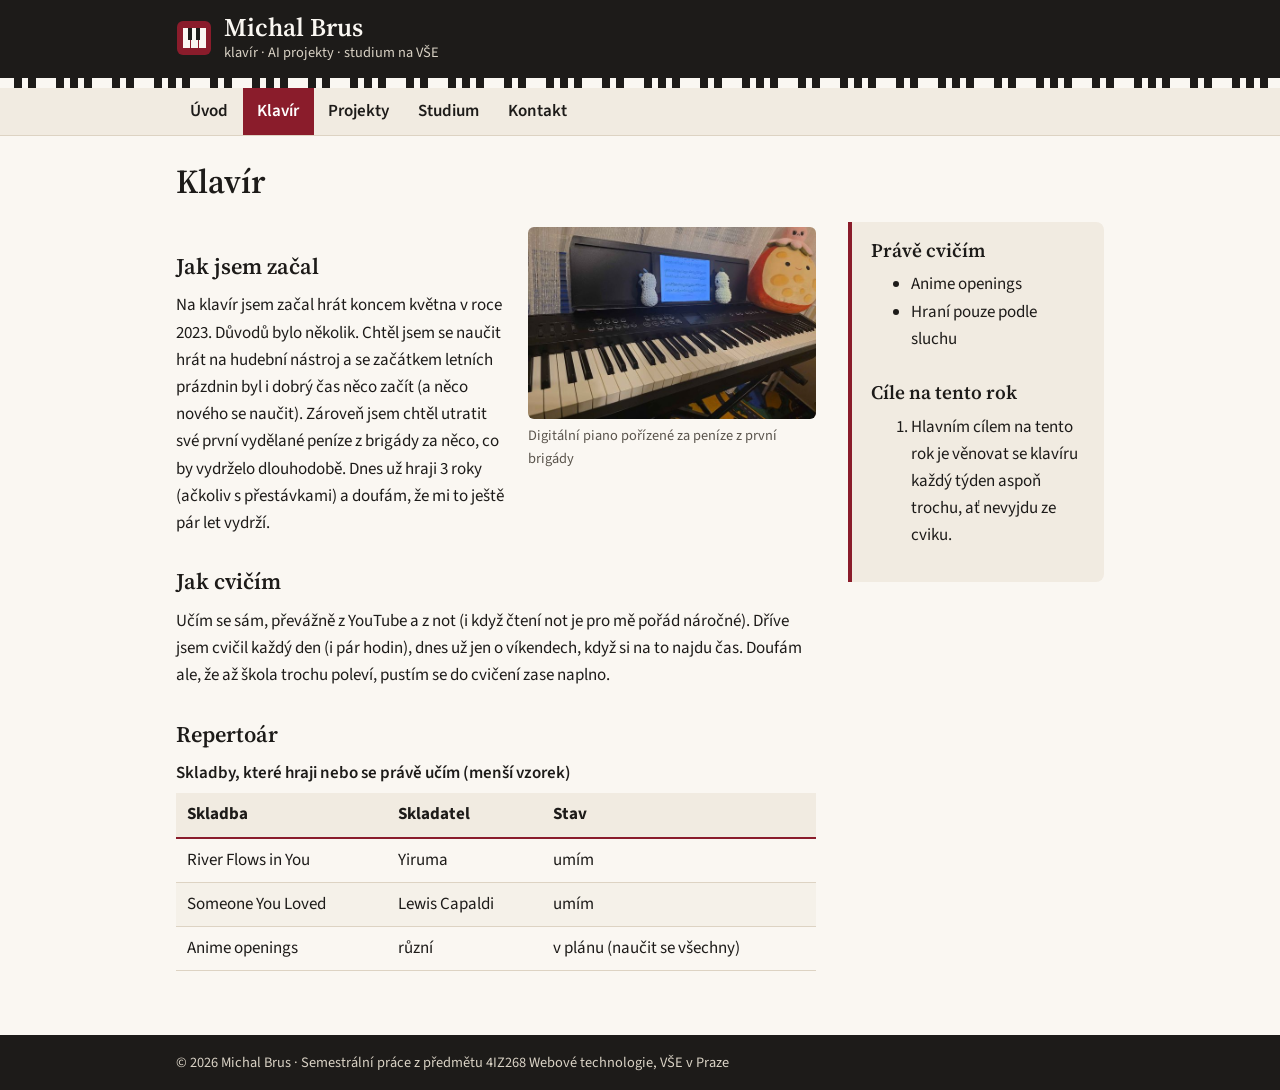
==== klavir.html @ b0037bb0 "Osobní web – semestrální práce 4IZ268 (statický web)" ====
<!DOCTYPE html>
<html lang="cs">
<head>
    <!-- 04: meta informace -->
    <meta charset="utf-8">
    <meta name="viewport" content="width=device-width, initial-scale=1">
    <title>Klavír – Michal Brus</title>
    <meta name="description" content="Jak hraji na klavír, co cvičím a jaký mám repertoár.">
    <meta name="author" content="Michal Brus">
    <link rel="canonical" href="https://misiksisik.github.io/osobni-web/klavir.html">
    <meta name="theme-color" content="#1d1b19">

    <!-- 04: OpenGraph -->
    <meta property="og:title" content="Klavír – Michal Brus">
    <meta property="og:description" content="Jak hraji na klavír, co cvičím a jaký mám repertoár.">
    <meta property="og:type" content="website">
    <meta property="og:locale" content="cs_CZ">
    <meta property="og:url" content="https://misiksisik.github.io/osobni-web/klavir.html">
    <meta property="og:image" content="https://misiksisik.github.io/osobni-web/img/portret-600.jpg">

    <!-- 05: favicon -->
    <link rel="icon" href="img/favicon.ico" sizes="any">
    <link rel="icon" href="img/favicon.svg" type="image/svg+xml">
    <link rel="apple-touch-icon" href="img/apple-touch-icon.png">

    <!-- 05: písma z Google Fonts -->
    <link rel="preconnect" href="https://fonts.googleapis.com">
    <link rel="preconnect" href="https://fonts.gstatic.com" crossorigin>
    <link rel="stylesheet" href="https://fonts.googleapis.com/css2?family=Source+Serif+4:opsz,wght@8..60,600&amp;family=Source+Sans+3:ital,wght@0,400;0,600;1,400&amp;display=swap">

    <!-- 03: externí styly zvlášť pro obrazovku a pro tisk -->
    <link rel="stylesheet" href="css/style.css" media="screen">
    <link rel="stylesheet" href="css/print.css" media="print">
</head>
<body>
    <a class="preskocit" href="#obsah">Přeskočit na obsah</a>

    <!-- 02: sémantické značky HTML5 -->
    <header class="hlavicka">
        <div class="obal">
            <a class="logo" href="./">
                <svg class="logo-ikona" width="36" height="36" viewBox="0 0 36 36" aria-hidden="true" focusable="false">
                    <rect x="1" y="1" width="34" height="34" rx="6" fill="#8a1c2b"/>
                    <rect x="7" y="8" width="7" height="20" fill="#faf7f2"/>
                    <rect x="15" y="8" width="7" height="20" fill="#faf7f2"/>
                    <rect x="23" y="8" width="7" height="20" fill="#faf7f2"/>
                    <rect x="12" y="8" width="4" height="12" fill="#1d1b19"/>
                    <rect x="20" y="8" width="4" height="12" fill="#1d1b19"/>
                </svg>
                <span class="logo-text">
                    <span class="logo-nazev">Michal Brus</span>
                    <span class="oddelovac"> – </span>
                    <span class="logo-podtitul">klavír · AI projekty · studium na VŠE</span>
                </span>
            </a>
        </div>
    </header>

    <nav class="menu" aria-label="Hlavní navigace">
        <div class="obal">
            <ul>
                <li><a href="./">Úvod</a></li>
                <li><a href="klavir.html" class="active" aria-current="page">Klavír</a></li>
                <li><a href="projekty.html">Projekty</a></li>
                <li><a href="studium.html">Studium</a></li>
                <li><a href="kontakt.html">Kontakt</a></li>
            </ul>
        </div>
    </nav>

    <main id="obsah" class="obal">
        <h1>Klavír</h1>

        <div class="sloupce">
            <article>
                <!-- 04: plovoucí obrázek  -->
                <figure class="vpravo">
                    <img src="img/klavir.jpg" width="640" height="427" alt="Digitální piano s notami na stojanu">
                    <figcaption>Digitální piano pořízené za peníze z první brigády</figcaption>
                </figure>

                <h2>Jak jsem začal</h2>
                <p>Na klavír jsem začal hrát koncem května v roce 2023. Důvodů bylo několik. Chtěl jsem se naučit hrát na hudební nástroj a se začátkem letních prázdnin byl i dobrý čas něco začít (a něco nového se naučit). Zároveň jsem chtěl utratit své první vydělané peníze z brigády za něco, co by vydrželo dlouhodobě. Dnes už hraji 3 roky (ačkoliv s přestávkami) a doufám, že mi to ještě pár let vydrží.</p>

                <h2>Jak cvičím</h2>
                <p>Učím se sám, převážně z YouTube a z not (i když čtení not je pro mě pořád náročné). Dříve jsem cvičil každý den (i pár hodin), dnes už jen o víkendech, když si na to najdu čas. Doufám ale, že až škola trochu poleví, pustím se do cvičení zase naplno.</p>

                <h2>Repertoár</h2>
                <!-- 02: tabulka jen pro tabulková data (caption, thead, tbody, th scope) -->
                <table class="repertoar">
                    <caption>Skladby, které hraji nebo se právě učím (menší vzorek)</caption>
                    <thead>
                        <tr>
                            <th scope="col">Skladba</th>
                            <th scope="col">Skladatel</th>
                            <th scope="col">Stav</th>
                        </tr>
                    </thead>
                    <tbody>
                        <tr>
                            <td>River Flows in You</td>
                            <td>Yiruma</td>
                            <td>umím</td>
                        </tr>
                        <tr>
                            <td>Someone You Loved</td>
                            <td>Lewis Capaldi</td>
                            <td>umím</td>
                        </tr>
                        <tr>
                            <td>Anime openings</td>
                            <td>různí</td>
                            <td>v plánu (naučit se všechny)</td>
                        </tr>
                    </tbody>
                </table>
            </article>

            <aside>
                <h2>Právě cvičím</h2>
                <ul>
                    <li>Anime openings</li>
                    <li>Hraní pouze podle sluchu</li>
                </ul>

                <h2>Cíle na tento rok</h2>
                <ol>
                    <li>Hlavním cílem na tento rok je věnovat se klavíru každý týden aspoň trochu, ať nevyjdu ze cviku.</li>
                </ol>
            </aside>
        </div>
    </main>

    <footer class="paticka">
        <div class="obal">
            <p>&copy; 2026 Michal Brus · Semestrální práce z předmětu 4IZ268 Webové technologie, VŠE v Praze</p>
        </div>
    </footer>
</body>
</html>
---- css/style.css ----
/* ==========================================================================
   Styly pro obrazovku (media="screen")
   Čísla v komentářích odkazují na cvičení 4IZ268, ze kterého technika je.
   ========================================================================== */

/* --- Barvy a písma na jednom místě (custom properties) --- */
:root {
    --pozadi: #faf7f2;        /* slonová kost */
    --text: #1d1b19;          /* téměř černá, kontrast s pozadím cca 16 : 1 */
    --text-tlumeny: #5a544c;  /* kontrast cca 7 : 1 */
    --akcent: #8a1c2b;        /* vínová, kontrast s pozadím cca 8 : 1 */
    --akcent-tmavy: #5e1220;
    --plocha: #f1ebe1;
    --linka: #ddd3c3;
    --pismo-text: "Source Sans 3", "Segoe UI", Arial, sans-serif;
    --pismo-nadpis: "Source Serif 4", Georgia, "Times New Roman", serif;
}

*,
*::before,
*::after {
    box-sizing: border-box;   /* 04: šířka včetně paddingu a rámečku */
}

/* --- 03: základní formátování textu --- */
body {
    margin: 0;
    font-family: var(--pismo-text);
    font-size: 1.0625rem;     /* 17 px */
    line-height: 1.6;
    color: var(--text);
    background-color: var(--pozadi);
}

h1,
h2,
h3 {
    font-family: var(--pismo-nadpis);
    font-weight: 600;
    line-height: 1.25;
    color: var(--text);
}

h1 {
    font-size: 2.1rem;
    margin: 0 0 0.6em;
}

h2 {
    font-size: 1.4rem;
    margin: 1.4em 0 0.5em;
}

h3 {
    font-size: 1.15rem;
    margin: 1.2em 0 0.4em;
}

p,
ul,
ol,
dl {
    margin: 0 0 1em;
}

/* --- 03: odkazy, vždy podtržené a jednoznačně odlišené --- */
a {
    color: var(--akcent);
    text-decoration: underline;
    text-underline-offset: 0.15em;
}

a:visited {
    color: var(--akcent-tmavy);
}

a:hover {
    color: var(--akcent-tmavy);
    text-decoration-thickness: 2px;
}

a:focus-visible {
    outline: 3px solid var(--akcent);
    outline-offset: 2px;
}

/* Odkaz „Přeskočit na obsah“ – mimo obrazovku, ukáže se po stisku Tab */
.preskocit {
    position: absolute;
    left: -9999px;
    top: 0.5rem;
    z-index: 10;
    padding: 0.5rem 1rem;
    background: #ffffff;
    color: var(--akcent);
}

.preskocit:focus {
    left: 1rem;
}

/* --- Obal, který drží obsah ve středu --- */
.obal {
    max-width: 60rem;
    margin: 0 auto;
    padding: 0 1rem;
}

/* --- Hlavička a identifikace webu --- */
.hlavicka {
    position: relative;
    background-color: var(--text);
    color: var(--pozadi);
    padding: 0.8rem 0 calc(0.8rem + 10px);
}

/* 07: pruh „klaviatury“ čistě z CSS (opakovaný gradient místo obrázku) */
.hlavicka::after {
    content: "";
    position: absolute;
    left: 0;
    right: 0;
    bottom: 0;
    height: 10px;
    background-color: var(--pozadi);
    background-image:
        repeating-linear-gradient(90deg,
            transparent 0, transparent 14px,
            var(--text) 14px, var(--text) 22px,
            transparent 22px, transparent 28px,
            var(--text) 28px, var(--text) 36px,
            transparent 36px, transparent 56px,
            var(--text) 56px, var(--text) 64px,
            transparent 64px, transparent 70px,
            var(--text) 70px, var(--text) 78px,
            transparent 78px, transparent 84px,
            var(--text) 84px, var(--text) 92px,
            transparent 92px, transparent 98px);
}

.logo {
    display: inline-flex;
    align-items: center;
    gap: 0.75rem;
    color: var(--pozadi);
    text-decoration: none;
}

.logo:visited,
.logo:hover {
    color: var(--pozadi);
}

.logo-ikona {
    flex-shrink: 0;
}

/* pomlčka mezi názvem a podtitulem je jen pro zobrazení bez CSS */
.oddelovac {
    display: none;
}

.logo-text {
    display: flex;
    flex-direction: column;
}

.logo-nazev {
    font-family: var(--pismo-nadpis);
    font-size: 1.6rem;
    font-weight: 600;
    line-height: 1.1;
}

.logo-podtitul {
    font-size: 0.9rem;
    color: #d9d2c5;
}

/* --- Navigace + zvýraznění aktivní položky --- */
.menu {
    background-color: var(--plocha);
    border-bottom: 1px solid var(--linka);
}

.menu ul {
    display: flex;            /* 04: flexbox */
    flex-wrap: wrap;
    margin: 0;
    padding: 0;
    list-style: none;
}

.menu a {
    display: block;
    padding: 0.6rem 0.9rem;
    color: var(--text);
    font-weight: 600;
    text-decoration: none;
}

.menu a:hover {
    text-decoration: underline;
}

.menu a.active {
    background-color: var(--akcent);
    color: #ffffff;
}

/* --- Hlavní obsah --- */
main.obal {
    padding-top: 1.5rem;
    padding-bottom: 2.5rem;
}

/* 04: vícesloupcový layout bez tabulek */
.sloupce {
    display: flex;
    align-items: flex-start;
    gap: 2rem;
}

.sloupce > article {
    flex: 1 1 0;
    min-width: 0;
}

.sloupce > aside {
    flex: 0 0 16rem;
    padding: 1rem 1.2rem;
    background-color: var(--plocha);
    border-left: 4px solid var(--akcent);
    border-radius: 0 8px 8px 0;
}

.sloupce > aside h2:first-child,
.sloupce > aside figure:first-child {
    margin-top: 0;
}

aside h2 {
    font-size: 1.2rem;
}

/* Definiční seznam „Ve zkratce“ */
.fakta dt {
    font-weight: 600;
}

.fakta dd {
    margin: 0 0 0.6em;
}

/* --- 04: rozcestník v mřížce (grid) --- */
.karty {
    display: grid;
    grid-template-columns: repeat(auto-fit, minmax(14rem, 1fr));
    gap: 1rem;
    margin: 0;
    padding: 0;
    list-style: none;
}

.karta {
    padding: 1rem 1.2rem;
    background-color: #ffffff;
    border: 1px solid var(--linka);
    border-radius: 8px;
    transition: transform 0.2s ease, box-shadow 0.2s ease;  /* 07 */
}

.karta:hover {
    transform: translateY(-3px);                             /* 07: transformace */
    box-shadow: 0 6px 16px rgba(29, 27, 25, 0.12);
}

.karta h3 {
    margin-top: 0;
}

.karta p {
    margin-bottom: 0;
}

/* --- Obrázky --- */
img,
svg {
    max-width: 100%;          /* 07: responzivní obrázky */
    height: auto;
}

figure {
    margin: 0 0 1rem;
}

figcaption {
    margin-top: 0.3rem;
    font-size: 0.9rem;
    color: var(--text-tlumeny);
}

.portret img {
    display: block;
    width: 100%;
    border-radius: 8px;
}

/* 04: plovoucí obrázek obtékaný textem */
.vpravo {
    float: right;
    width: 45%;
    margin: 0.3rem 0 1rem 1.5rem;
}

.vpravo img {
    display: block;
    width: 100%;
    border-radius: 6px;
}

/* užší varianta pro obrázky na výšku */
.vpravo.uzky {
    width: 32%;
}

/* článek uzavře plovoucí obsah (náhrada za clear: both) */
article {
    display: flow-root;
}

/* obrázek přes celou šířku článku */
.siroky {
    clear: both;
}

.siroky img {
    display: block;
    width: 100%;
    border-radius: 6px;
}

.diagram {
    clear: both;
    padding: 1rem;
    background-color: #ffffff;
    border: 1px solid var(--linka);
    border-radius: 8px;
}

/* --- Projekty --- */
.projekt + .projekt {
    margin-top: 2rem;
    padding-top: 1rem;
    border-top: 1px solid var(--linka);
}

.na-strance ul {
    display: flex;
    flex-wrap: wrap;
    gap: 0.5rem 1.5rem;
    padding: 0;
    list-style: none;
}

details {
    margin: 1rem 0;
    padding: 0.6rem 1rem;
    background-color: var(--plocha);
    border-radius: 6px;
}

summary {
    font-weight: 600;
    cursor: pointer;
}

/* --- 02 + 03: tabulka (jen pro data) --- */
table {
    width: 100%;
    margin: 0 0 1.5rem;
    border-collapse: collapse;
}

caption {
    margin-bottom: 0.4rem;
    font-weight: 600;
    text-align: left;
}

th,
td {
    padding: 0.5rem 0.7rem;
    text-align: left;
    border-bottom: 1px solid var(--linka);
}

thead th {
    background-color: var(--plocha);
    border-bottom: 2px solid var(--akcent);
}

tbody tr:nth-child(even) {        /* 03: pseudotřída */
    background-color: rgba(241, 235, 225, 0.5);
}

/* --- Časová osa --- */
.osa {
    padding-left: 1.4rem;
    border-left: 3px solid var(--linka);
    list-style-position: inside;
}

.osa li {
    margin-bottom: 0.5rem;
}

address {
    font-style: normal;
}

/* --- Patička --- */
.paticka {
    padding: 1rem 0;
    background-color: var(--text);
    color: #d9d2c5;
    font-size: 0.9rem;
}

.paticka p {
    margin: 0;
}

.paticka a {
    color: #ffffff;
}

/* --- 07: animace, nenápadné zobrazení obsahu po načtení --- */
@keyframes objeveni {
    from {
        opacity: 0;
        transform: translateY(6px);
    }
    to {
        opacity: 1;
        transform: none;
    }
}

main {
    animation: objeveni 0.4s ease-out;
}

/* Kdo má v systému vypnuté animace, nedostane je ani tady */
@media (prefers-reduced-motion: reduce) {
    main,
    .karta {
        animation: none;
        transition: none;
    }
}

/* --- 03 + 07: media queries, responzivní úpravy pro úzké displeje --- */
@media (max-width: 44rem) {
    h1 {
        font-size: 1.75rem;
    }

    .sloupce {
        flex-direction: column;
    }

    .sloupce > aside {
        flex-basis: auto;
        width: 100%;
    }

    .portret {
        max-width: 16rem;
    }

    .vpravo {
        float: none;
        width: 100%;
        margin: 0 0 1rem;
    }

    .vpravo.uzky {
        width: 100%;
        max-width: 20rem;
    }

    .logo-podtitul {
        display: none;
    }
}
---- css/print.css ----
/* ==========================================================================
   Styly pro tisk (media="print") – 03: tiskneme jen to, co má smysl
   Soubor je samostatný, styly pro obrazovku se při tisku nenačítají.
   ========================================================================== */

@page {
    margin: 2cm;
}

body {
    margin: 0;
    font-family: Georgia, "Times New Roman", serif;
    font-size: 12pt;
    line-height: 1.45;
    color: #000000;
    background: #ffffff;
}

/* Skrýt to, co na papíře nedává smysl */
.preskocit,
.menu,
.na-strance,
.rozcestnik,
.logo-ikona {
    display: none;
}

/* Identifikace webu zůstává (textem, takže funguje i bez obrázků) */
.hlavicka {
    margin-bottom: 1cm;
    padding-bottom: 0.3cm;
    border-bottom: 2pt solid #000000;
}

.logo {
    color: #000000;
    text-decoration: none;
}

.logo-nazev {
    display: block;
    font-size: 20pt;
    font-weight: bold;
}

.logo-podtitul {
    display: block;
    font-size: 10pt;
}

.oddelovac {
    display: none;
}

h1 {
    font-size: 22pt;
    margin: 0 0 0.4cm;
}

h2 {
    font-size: 15pt;
    margin: 0.6cm 0 0.2cm;
}

h3 {
    font-size: 13pt;
}

h1,
h2,
h3 {
    page-break-after: avoid;
    break-after: avoid;
}

/* Odkazy černé a podtržené, u externích odkazů vypsat adresu */
a {
    color: #000000;
    text-decoration: underline;
}

a[href^="http"]::after,
a[href^="mailto:"]::after {
    content: " (" attr(href) ")";
    font-size: 9pt;
}

/* Postranní sloupec se vytiskne pod hlavním obsahem s rámečkem */
aside {
    margin-top: 0.5cm;
    padding: 0.3cm 0.4cm;
    border: 1pt solid #999999;
}

/* Obrázky menší a nerozdělené mezi stránky */
img {
    max-width: 8cm;
    height: auto;
}

.siroky img,
svg {
    max-width: 100%;
    height: auto;
}

figure {
    margin: 0 0 0.4cm;
    page-break-inside: avoid;
    break-inside: avoid;
}

figcaption {
    font-size: 9pt;
    font-style: italic;
}

table {
    width: 100%;
    border-collapse: collapse;
}

caption {
    font-weight: bold;
    text-align: left;
}

th,
td {
    padding: 2pt 6pt;
    border: 1pt solid #000000;
    text-align: left;
}

tr {
    page-break-inside: avoid;
    break-inside: avoid;
}

/* Rozbalovací doplňující detaily se netisknou (prohlížeče je tisknou zavřené) */
details {
    display: none;
}

address {
    font-style: normal;
}

.paticka {
    margin-top: 1cm;
    padding-top: 0.2cm;
    border-top: 1pt solid #000000;
    font-size: 9pt;
}
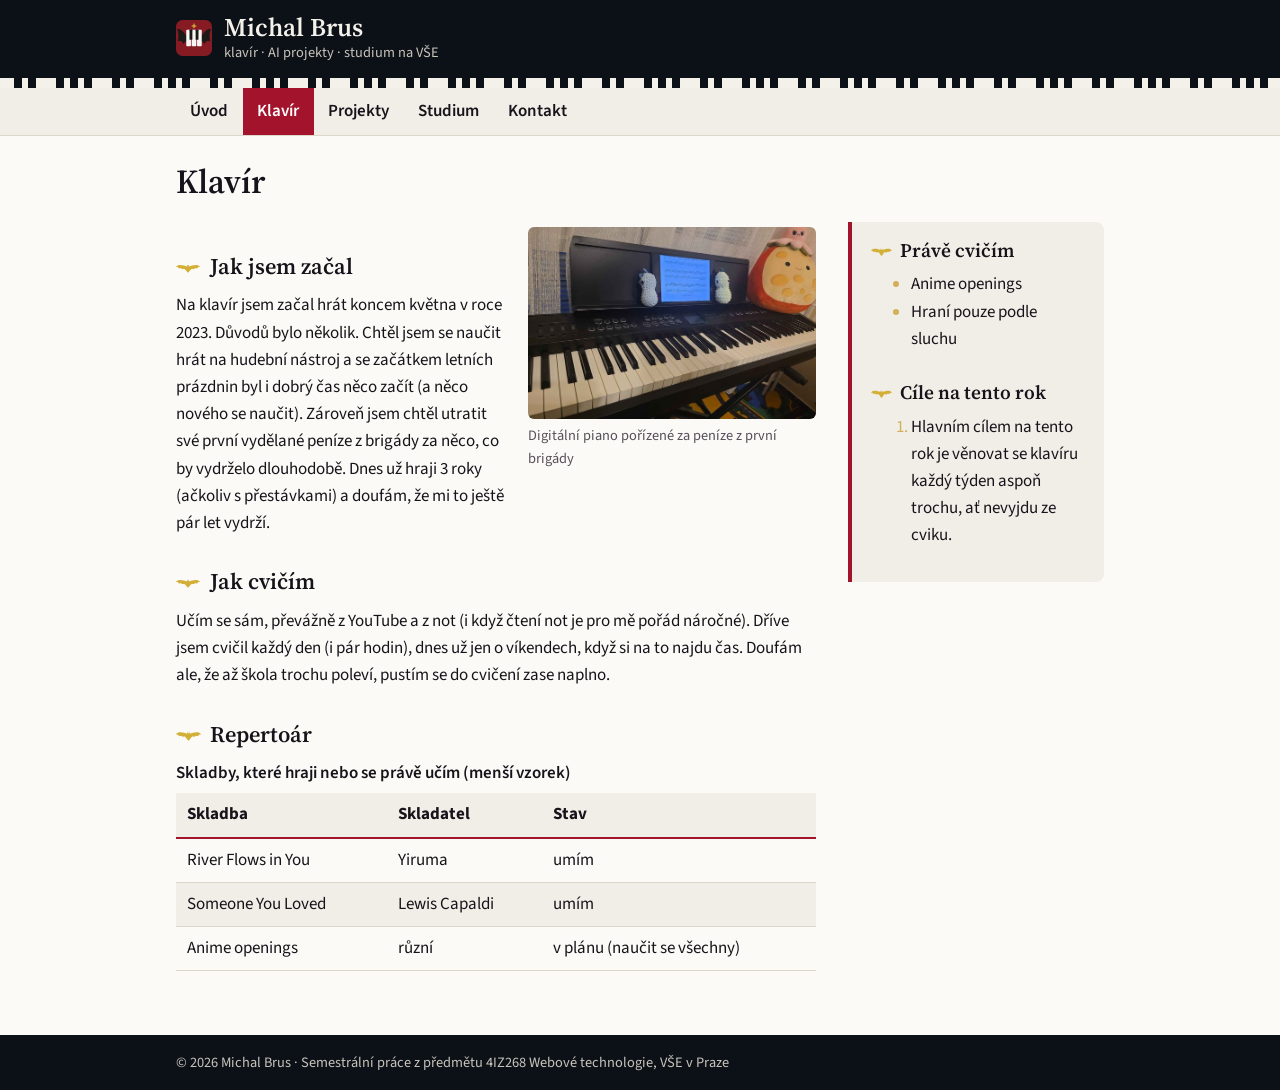
==== commit 91317668: "Přidání detailů" ====
--- a/klavir.html
+++ b/klavir.html
@@ -1,7 +1,7 @@
 <!DOCTYPE html>
 <html lang="cs">
 <head>
-    <!-- 04: meta informace -->
+    <!-- meta informace -->
     <meta charset="utf-8">
     <meta name="viewport" content="width=device-width, initial-scale=1">
     <title>Klavír – Michal Brus</title>
@@ -10,7 +10,7 @@
     <link rel="canonical" href="https://misiksisik.github.io/osobni-web/klavir.html">
     <meta name="theme-color" content="#1d1b19">
 
-    <!-- 04: OpenGraph -->
+    <!-- OpenGraph -->
     <meta property="og:title" content="Klavír – Michal Brus">
     <meta property="og:description" content="Jak hraji na klavír, co cvičím a jaký mám repertoár.">
     <meta property="og:type" content="website">
@@ -18,34 +18,38 @@
     <meta property="og:url" content="https://misiksisik.github.io/osobni-web/klavir.html">
     <meta property="og:image" content="https://misiksisik.github.io/osobni-web/img/portret-600.jpg">
 
-    <!-- 05: favicon -->
+    <!-- favicon -->
     <link rel="icon" href="img/favicon.ico" sizes="any">
     <link rel="icon" href="img/favicon.svg" type="image/svg+xml">
     <link rel="apple-touch-icon" href="img/apple-touch-icon.png">
 
-    <!-- 05: písma z Google Fonts -->
+    <!-- písma z Google Fonts -->
     <link rel="preconnect" href="https://fonts.googleapis.com">
     <link rel="preconnect" href="https://fonts.gstatic.com" crossorigin>
     <link rel="stylesheet" href="https://fonts.googleapis.com/css2?family=Source+Serif+4:opsz,wght@8..60,600&amp;family=Source+Sans+3:ital,wght@0,400;0,600;1,400&amp;display=swap">
 
-    <!-- 03: externí styly zvlášť pro obrazovku a pro tisk -->
+    <!-- externí styly pro obrazovku a pro tisk -->
     <link rel="stylesheet" href="css/style.css" media="screen">
     <link rel="stylesheet" href="css/print.css" media="print">
 </head>
 <body>
     <a class="preskocit" href="#obsah">Přeskočit na obsah</a>
 
-    <!-- 02: sémantické značky HTML5 -->
+    <!-- sémantické značky HTML5 -->
     <header class="hlavicka">
         <div class="obal">
             <a class="logo" href="./">
-                <svg class="logo-ikona" width="36" height="36" viewBox="0 0 36 36" aria-hidden="true" focusable="false">
-                    <rect x="1" y="1" width="34" height="34" rx="6" fill="#8a1c2b"/>
-                    <rect x="7" y="8" width="7" height="20" fill="#faf7f2"/>
-                    <rect x="15" y="8" width="7" height="20" fill="#faf7f2"/>
-                    <rect x="23" y="8" width="7" height="20" fill="#faf7f2"/>
-                    <rect x="12" y="8" width="4" height="12" fill="#1d1b19"/>
-                    <rect x="20" y="8" width="4" height="12" fill="#1d1b19"/>
+                <svg class="logo-ikona" width="36" height="36" viewBox="0 0 100 100" aria-hidden="true" focusable="false">
+                    <rect width="100" height="100" rx="18" fill="#861b24"/>
+                    <path id="kridlo" fill="#1b1a19" d="M 30 46 C 23 33, 13 24, 3 24 C 7 34, 8 48, 5 60 Q 14 53, 21.5 66.5 Q 24 58, 30 58 Z"/>
+                    <use href="#kridlo" transform="translate(100 0) scale(-1 1)"/>
+                    <rect x="28.5" y="27" width="13" height="46" rx="2" fill="#f8f6f2"/>
+                    <rect x="43.5" y="27" width="13" height="46" rx="2" fill="#f8f6f2"/>
+                    <rect x="58.5" y="27" width="13" height="46" rx="2" fill="#f8f6f2"/>
+                    <rect x="37.5" y="27" width="8" height="28" rx="1.5" fill="#1b1a19"/>
+                    <rect x="54.5" y="27" width="8" height="28" rx="1.5" fill="#1b1a19"/>
+                    <rect x="48.3" y="10" width="3.4" height="13" fill="#d4af37"/>
+                    <rect x="43.5" y="15" width="13" height="3.4" fill="#d4af37"/>
                 </svg>
                 <span class="logo-text">
                     <span class="logo-nazev">Michal Brus</span>
@@ -73,7 +77,7 @@
 
         <div class="sloupce">
             <article>
-                <!-- 04: plovoucí obrázek  -->
+                <!--plovoucí obrázek  -->
                 <figure class="vpravo">
                     <img src="img/klavir.jpg" width="640" height="427" alt="Digitální piano s notami na stojanu">
                     <figcaption>Digitální piano pořízené za peníze z první brigády</figcaption>
@@ -86,7 +90,6 @@
                 <p>Učím se sám, převážně z YouTube a z not (i když čtení not je pro mě pořád náročné). Dříve jsem cvičil každý den (i pár hodin), dnes už jen o víkendech, když si na to najdu čas. Doufám ale, že až škola trochu poleví, pustím se do cvičení zase naplno.</p>
 
                 <h2>Repertoár</h2>
-                <!-- 02: tabulka jen pro tabulková data (caption, thead, tbody, th scope) -->
                 <table class="repertoar">
                     <caption>Skladby, které hraji nebo se právě učím (menší vzorek)</caption>
                     <thead>
--- a/css/style.css
+++ b/css/style.css
@@ -1,32 +1,49 @@
-/* ==========================================================================
-   Styly pro obrazovku (media="screen")
-   Čísla v komentářích odkazují na cvičení 4IZ268, ze kterého technika je.
-   ========================================================================== */
-
-/* --- Barvy a písma na jednom místě (custom properties) --- */
+
+/* S refactoringem a uhlazením (obou) CSS souboru pomáhala AI */
+/* S AI jsem konzultoval detaily, vzhled tmavého a světlé režimu */
+
+
+/* Tmavý režim */
 :root {
-    --pozadi: #faf7f2;        /* slonová kost */
-    --text: #1d1b19;          /* téměř černá, kontrast s pozadím cca 16 : 1 */
-    --text-tlumeny: #5a544c;  /* kontrast cca 7 : 1 */
-    --akcent: #8a1c2b;        /* vínová, kontrast s pozadím cca 8 : 1 */
-    --akcent-tmavy: #5e1220;
-    --plocha: #f1ebe1;
-    --linka: #ddd3c3;
+    --pozadi: #131a24;        
+    --text: #e9e6ef;         
+    --text-tlumeny: #a7a3b3;  
+    --akcent: #ff7a8a;        
+    --akcent-tmavy: #ff5a6e;
+    --plocha: #1c2431;        
+    --linka: #2f3a4b;
+    --zlata: #d4af5a;         
+    --hlavicka: #0c1118;     
+    --hlavicka-text: #f4f1ea;
+    --hlavicka-tlumeny: #c9c4bb;
+    --stin: rgba(0, 0, 0, 0.4);
     --pismo-text: "Source Sans 3", "Segoe UI", Arial, sans-serif;
     --pismo-nadpis: "Source Serif 4", Georgia, "Times New Roman", serif;
 }
 
+/* Světlý režim */
+@media (prefers-color-scheme: light) {
+    :root {
+        --pozadi: #fbfaf7;        
+        --text: #16141a;         
+        --text-tlumeny: #55505a;  
+        --akcent: #a3132b;        
+        --akcent-tmavy: #6e0d1d;
+        --plocha: #f1eee8;
+        --linka: #ddd6cb;
+        --stin: rgba(29, 27, 25, 0.12);
+    }
+}
 *,
 *::before,
 *::after {
-    box-sizing: border-box;   /* 04: šířka včetně paddingu a rámečku */
-}
-
-/* --- 03: základní formátování textu --- */
+    box-sizing: border-box;   /* šířka včetně paddingu a rámečku */
+}
+/* formátování textu */
 body {
     margin: 0;
     font-family: var(--pismo-text);
-    font-size: 1.0625rem;     /* 17 px */
+    font-size: 1.0625rem;    
     line-height: 1.6;
     color: var(--text);
     background-color: var(--pozadi);
@@ -51,6 +68,16 @@
     margin: 1.4em 0 0.5em;
 }
 
+/* zlatý netopýr před nadpisy H2 */
+h2::before {
+    content: "";
+    display: inline-block;
+    width: 1.1em;
+    height: 0.55em;
+    margin-right: 0.4em;
+    background: url("data:image/svg+xml,%3Csvg xmlns='http://www.w3.org/2000/svg' viewBox='0 0 24 12'%3E%3Cpath fill='%23d4af37' d='M12 4.3L11.3 2.4L10.7 4.4C9 3.6 6 2.7 3.2 3C1.8 3.2.7 4 0 5.1C1.6 4.9 2.6 5.5 3 6.7C4.2 5.9 5.6 6.1 6.4 7.3C7.6 6.5 9.2 6.9 10 8.5C10.6 9.5 11.4 10.2 12 10.8C12.6 10.2 13.4 9.5 14 8.5C14.8 6.9 16.4 6.5 17.6 7.3C18.4 6.1 19.8 5.9 21 6.7C21.4 5.5 22.4 4.9 24 5.1C23.3 4 22.2 3.2 20.8 3C18 2.7 15 3.6 13.3 4.4L12.7 2.4Z'/%3E%3C/svg%3E") center / contain no-repeat;
+}
+
 h3 {
     font-size: 1.15rem;
     margin: 1.2em 0 0.4em;
@@ -63,7 +90,9 @@
     margin: 0 0 1em;
 }
 
-/* --- 03: odkazy, vždy podtržené a jednoznačně odlišené --- */
+
+
+/* odkazy */
 a {
     color: var(--akcent);
     text-decoration: underline;
@@ -74,8 +103,21 @@
     color: var(--akcent-tmavy);
 }
 
+/* označený text v Akvině rudé */
+::selection {
+    background-color: #a3132b;
+    color: #ffffff;
+}
+
+/* zlaté odrážky a čísla v seznamech */
+main li::marker {
+    color: var(--zlata);
+}
+
+/* při najetí se odkaz podtrhne zlatě */
 a:hover {
     color: var(--akcent-tmavy);
+    text-decoration-color: var(--zlata);
     text-decoration-thickness: 2px;
 }
 
@@ -84,7 +126,6 @@
     outline-offset: 2px;
 }
 
-/* Odkaz „Přeskočit na obsah“ – mimo obrazovku, ukáže se po stisku Tab */
 .preskocit {
     position: absolute;
     left: -9999px;
@@ -99,22 +140,21 @@
     left: 1rem;
 }
 
-/* --- Obal, který drží obsah ve středu --- */
+/* Obal pro obsah ve středu */
 .obal {
     max-width: 60rem;
     margin: 0 auto;
     padding: 0 1rem;
 }
 
-/* --- Hlavička a identifikace webu --- */
 .hlavicka {
     position: relative;
-    background-color: var(--text);
-    color: var(--pozadi);
+    background-color: var(--hlavicka);
+    color: var(--hlavicka-text);
     padding: 0.8rem 0 calc(0.8rem + 10px);
 }
 
-/* 07: pruh „klaviatury“ čistě z CSS (opakovaný gradient místo obrázku) */
+/* pruh „klaviatury“ */
 .hlavicka::after {
     content: "";
     position: absolute;
@@ -122,19 +162,19 @@
     right: 0;
     bottom: 0;
     height: 10px;
-    background-color: var(--pozadi);
+    background-color: var(--hlavicka-text);
     background-image:
         repeating-linear-gradient(90deg,
             transparent 0, transparent 14px,
-            var(--text) 14px, var(--text) 22px,
+            var(--hlavicka) 14px, var(--hlavicka) 22px,
             transparent 22px, transparent 28px,
-            var(--text) 28px, var(--text) 36px,
+            var(--hlavicka) 28px, var(--hlavicka) 36px,
             transparent 36px, transparent 56px,
-            var(--text) 56px, var(--text) 64px,
+            var(--hlavicka) 56px, var(--hlavicka) 64px,
             transparent 64px, transparent 70px,
-            var(--text) 70px, var(--text) 78px,
+            var(--hlavicka) 70px, var(--hlavicka) 78px,
             transparent 78px, transparent 84px,
-            var(--text) 84px, var(--text) 92px,
+            var(--hlavicka) 84px, var(--hlavicka) 92px,
             transparent 92px, transparent 98px);
 }
 
@@ -142,20 +182,19 @@
     display: inline-flex;
     align-items: center;
     gap: 0.75rem;
-    color: var(--pozadi);
+    color: var(--hlavicka-text);
     text-decoration: none;
 }
 
 .logo:visited,
 .logo:hover {
-    color: var(--pozadi);
+    color: var(--hlavicka-text);
 }
 
 .logo-ikona {
     flex-shrink: 0;
 }
 
-/* pomlčka mezi názvem a podtitulem je jen pro zobrazení bez CSS */
 .oddelovac {
     display: none;
 }
@@ -174,17 +213,17 @@
 
 .logo-podtitul {
     font-size: 0.9rem;
-    color: #d9d2c5;
-}
-
-/* --- Navigace + zvýraznění aktivní položky --- */
+    color: var(--hlavicka-tlumeny);
+}
+
+/* Navigace */
 .menu {
     background-color: var(--plocha);
     border-bottom: 1px solid var(--linka);
 }
 
 .menu ul {
-    display: flex;            /* 04: flexbox */
+    display: flex;         
     flex-wrap: wrap;
     margin: 0;
     padding: 0;
@@ -204,17 +243,17 @@
 }
 
 .menu a.active {
-    background-color: var(--akcent);
+    background-color: #a3132b;
     color: #ffffff;
 }
 
-/* --- Hlavní obsah --- */
+/* Hlavní obsah */
 main.obal {
     padding-top: 1.5rem;
     padding-bottom: 2.5rem;
 }
 
-/* 04: vícesloupcový layout bez tabulek */
+/* Layout bez tabulek */
 .sloupce {
     display: flex;
     align-items: flex-start;
@@ -252,7 +291,7 @@
     margin: 0 0 0.6em;
 }
 
-/* --- 04: rozcestník v mřížce (grid) --- */
+/* Grid */
 .karty {
     display: grid;
     grid-template-columns: repeat(auto-fit, minmax(14rem, 1fr));
@@ -264,15 +303,15 @@
 
 .karta {
     padding: 1rem 1.2rem;
-    background-color: #ffffff;
+    background-color: var(--plocha);
     border: 1px solid var(--linka);
     border-radius: 8px;
-    transition: transform 0.2s ease, box-shadow 0.2s ease;  /* 07 */
+    transition: transform 0.2s ease, box-shadow 0.2s ease; 
 }
 
 .karta:hover {
-    transform: translateY(-3px);                             /* 07: transformace */
-    box-shadow: 0 6px 16px rgba(29, 27, 25, 0.12);
+    transform: translateY(-3px);                             
+    box-shadow: 0 6px 16px var(--stin);
 }
 
 .karta h3 {
@@ -283,10 +322,10 @@
     margin-bottom: 0;
 }
 
-/* --- Obrázky --- */
+/* Obrázky */
 img,
 svg {
-    max-width: 100%;          /* 07: responzivní obrázky */
+    max-width: 100%;         
     height: auto;
 }
 
@@ -300,13 +339,25 @@
     color: var(--text-tlumeny);
 }
 
+/* portrét jako polaroid: bílý rámeček a lehce natočený */
+.portret {
+    padding: 0.5rem 0.5rem 0.3rem;
+    background-color: #f8f6f2;
+    box-shadow: 0 4px 12px var(--stin);
+    transform: rotate(-1.5deg);
+}
+
 .portret img {
     display: block;
     width: 100%;
-    border-radius: 8px;
-}
-
-/* 04: plovoucí obrázek obtékaný textem */
+}
+
+.portret figcaption {
+    color: #55505a;
+    text-align: center;
+}
+
+/* plovoucí obrázek obtékaný textem */
 .vpravo {
     float: right;
     width: 45%;
@@ -324,7 +375,7 @@
     width: 32%;
 }
 
-/* článek uzavře plovoucí obsah (náhrada za clear: both) */
+
 article {
     display: flow-root;
 }
@@ -343,16 +394,32 @@
 .diagram {
     clear: both;
     padding: 1rem;
-    background-color: #ffffff;
+    background-color: var(--plocha);
     border: 1px solid var(--linka);
     border-radius: 8px;
 }
 
-/* --- Projekty --- */
-.projekt + .projekt {
+/* Projekty */
+/* oddělovač sekcí: dvě čáry a zlatý netopýr uprostřed */
+.projekt + .projekt,
+.rozcestnik {
+    position: relative;
     margin-top: 2rem;
-    padding-top: 1rem;
-    border-top: 1px solid var(--linka);
+    padding-top: 1.5rem;
+}
+
+.projekt + .projekt::before,
+.rozcestnik::before {
+    content: "";
+    position: absolute;
+    top: 0;
+    left: 0;
+    right: 0;
+    height: 14px;
+    background:
+        url("data:image/svg+xml,%3Csvg xmlns='http://www.w3.org/2000/svg' viewBox='0 0 24 12'%3E%3Cpath fill='%23d4af37' d='M12 4.3L11.3 2.4L10.7 4.4C9 3.6 6 2.7 3.2 3C1.8 3.2.7 4 0 5.1C1.6 4.9 2.6 5.5 3 6.7C4.2 5.9 5.6 6.1 6.4 7.3C7.6 6.5 9.2 6.9 10 8.5C10.6 9.5 11.4 10.2 12 10.8C12.6 10.2 13.4 9.5 14 8.5C14.8 6.9 16.4 6.5 17.6 7.3C18.4 6.1 19.8 5.9 21 6.7C21.4 5.5 22.4 4.9 24 5.1C23.3 4 22.2 3.2 20.8 3C18 2.7 15 3.6 13.3 4.4L12.7 2.4Z'/%3E%3C/svg%3E") center / 28px 14px no-repeat,
+        linear-gradient(var(--linka), var(--linka)) left center / calc(50% - 26px) 1px no-repeat,
+        linear-gradient(var(--linka), var(--linka)) right center / calc(50% - 26px) 1px no-repeat;
 }
 
 .na-strance ul {
@@ -375,7 +442,6 @@
     cursor: pointer;
 }
 
-/* --- 02 + 03: tabulka (jen pro data) --- */
 table {
     width: 100%;
     margin: 0 0 1.5rem;
@@ -400,8 +466,8 @@
     border-bottom: 2px solid var(--akcent);
 }
 
-tbody tr:nth-child(even) {        /* 03: pseudotřída */
-    background-color: rgba(241, 235, 225, 0.5);
+tbody tr:nth-child(even) {  
+     background-color: var(--plocha);
 }
 
 /* --- Časová osa --- */
@@ -419,11 +485,10 @@
     font-style: normal;
 }
 
-/* --- Patička --- */
 .paticka {
     padding: 1rem 0;
-    background-color: var(--text);
-    color: #d9d2c5;
+    background-color: var(--hlavicka);
+    color: var(--hlavicka-tlumeny);
     font-size: 0.9rem;
 }
 
@@ -432,10 +497,10 @@
 }
 
 .paticka a {
-    color: #ffffff;
-}
-
-/* --- 07: animace, nenápadné zobrazení obsahu po načtení --- */
+    color: var(--hlavicka-text);
+}
+
+/* animace, ze cvičení 7 */
 @keyframes objeveni {
     from {
         opacity: 0;
@@ -451,7 +516,6 @@
     animation: objeveni 0.4s ease-out;
 }
 
-/* Kdo má v systému vypnuté animace, nedostane je ani tady */
 @media (prefers-reduced-motion: reduce) {
     main,
     .karta {
@@ -460,7 +524,6 @@
     }
 }
 
-/* --- 03 + 07: media queries, responzivní úpravy pro úzké displeje --- */
 @media (max-width: 44rem) {
     h1 {
         font-size: 1.75rem;
--- a/css/print.css
+++ b/css/print.css
@@ -1,7 +1,4 @@
-/* ==========================================================================
-   Styly pro tisk (media="print") – 03: tiskneme jen to, co má smysl
-   Soubor je samostatný, styly pro obrazovku se při tisku nenačítají.
-   ========================================================================== */
+/* S refactoringem a uhlazením (obou) CSS souboru pomáhala AI  */
 
 @page {
     margin: 2cm;
@@ -25,7 +22,6 @@
     display: none;
 }
 
-/* Identifikace webu zůstává (textem, takže funguje i bez obrázků) */
 .hlavicka {
     margin-bottom: 1cm;
     padding-bottom: 0.3cm;
@@ -73,7 +69,6 @@
     break-after: avoid;
 }
 
-/* Odkazy černé a podtržené, u externích odkazů vypsat adresu */
 a {
     color: #000000;
     text-decoration: underline;
@@ -85,14 +80,14 @@
     font-size: 9pt;
 }
 
-/* Postranní sloupec se vytiskne pod hlavním obsahem s rámečkem */
+/* Postranní sloupec */
 aside {
     margin-top: 0.5cm;
     padding: 0.3cm 0.4cm;
     border: 1pt solid #999999;
 }
 
-/* Obrázky menší a nerozdělené mezi stránky */
+/* Obrázky */
 img {
     max-width: 8cm;
     height: auto;
@@ -137,7 +132,7 @@
     break-inside: avoid;
 }
 
-/* Rozbalovací doplňující detaily se netisknou (prohlížeče je tisknou zavřené) */
+/* Rozbalovací doplňující detaily se netisknou */
 details {
     display: none;
 }
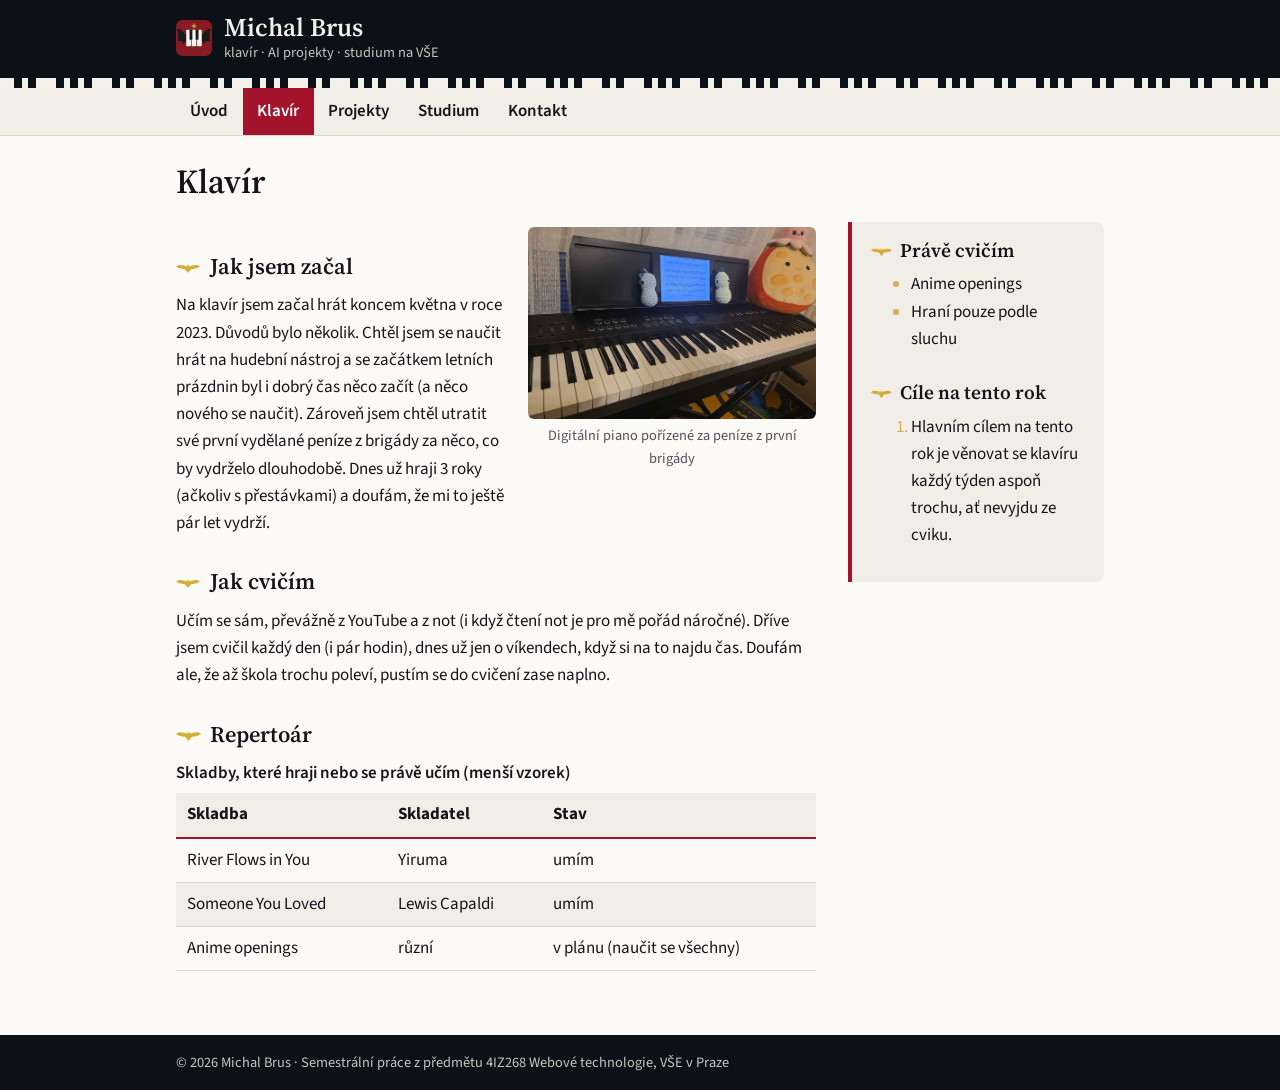
==== commit 6bbb94c3: "Úpravy alt textů a drobné opravy textu" ====
--- a/klavir.html
+++ b/klavir.html
@@ -79,7 +79,7 @@
             <article>
                 <!--plovoucí obrázek  -->
                 <figure class="vpravo">
-                    <img src="img/klavir.jpg" width="640" height="427" alt="Digitální piano s notami na stojanu">
+                    <img src="img/klavir.jpg" width="640" height="427" alt="Digitální piano s notami">
                     <figcaption>Digitální piano pořízené za peníze z první brigády</figcaption>
                 </figure>
 
--- a/css/style.css
+++ b/css/style.css
@@ -337,6 +337,7 @@
     margin-top: 0.3rem;
     font-size: 0.9rem;
     color: var(--text-tlumeny);
+    text-align: center;
 }
 
 /* portrét jako polaroid: bílý rámeček a lehce natočený */
@@ -354,7 +355,6 @@
 
 .portret figcaption {
     color: #55505a;
-    text-align: center;
 }
 
 /* plovoucí obrázek obtékaný textem */
